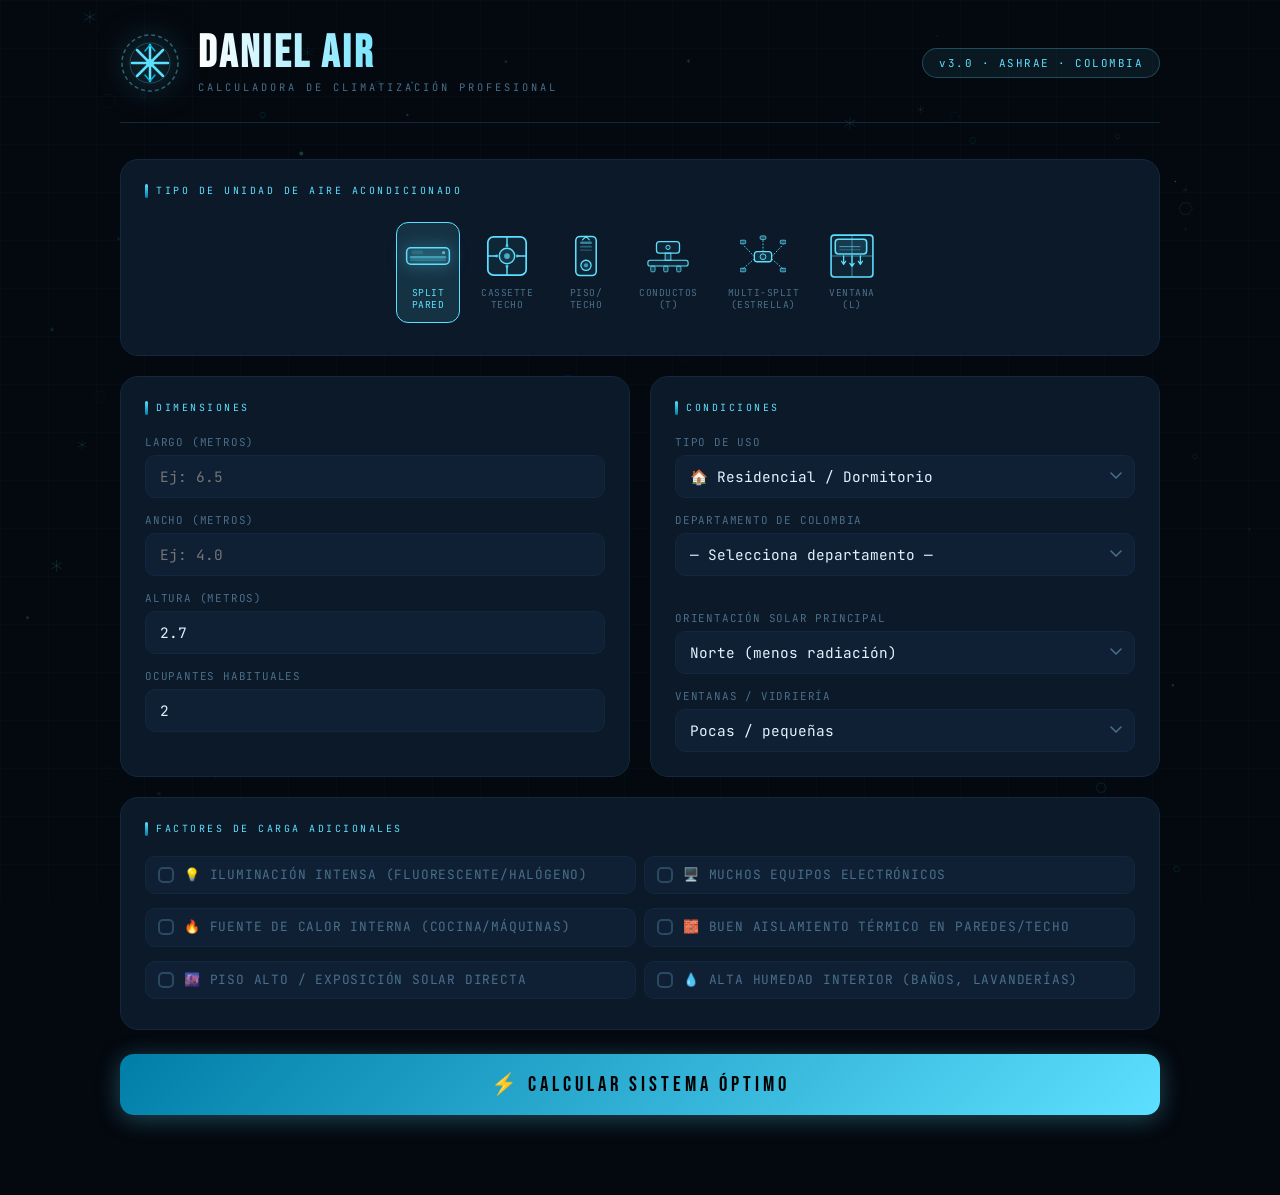
==== Index.html @ 7c13f002 "Create Index.html" ====
<!DOCTYPE html>
<html lang="es">
<head>
<meta charset="UTF-8">
<meta name="viewport" content="width=device-width, initial-scale=1.0, maximum-scale=1.0">
<title>Daniel Air — Calculadora de Climatización</title>
<link href="https://fonts.googleapis.com/css2?family=Bebas+Neue&family=Space+Grotesk:wght@300;400;500;600;700&family=JetBrains+Mono:wght@400;500;600&display=swap" rel="stylesheet">
<style>
:root {
  --bg: #04080f;
  --bg2: #07101c;
  --panel: #0b1929;
  --panel2: #0f2035;
  --border: #112840;
  --border2: #1a3a5c;
  --ice: #5de0ff;
  --ice2: #00b8d9;
  --ice3: #007ea8;
  --hot: #ff5722;
  --green: #00e676;
  --amber: #ffab00;
  --red: #ff1744;
  --text: #dff3ff;
  --muted: #4a6f8a;
  --muted2: #2a4a63;
}

*{box-sizing:border-box;margin:0;padding:0}

html{scroll-behavior:smooth}

body{
  font-family:'Space Grotesk',sans-serif;
  background:var(--bg);
  color:var(--text);
  min-height:100vh;
  overflow-x:hidden;
}

/* CANVAS PARTICLES */
#canvas-particles{
  position:fixed;
  top:0;left:0;
  width:100%;height:100%;
  pointer-events:none;
  z-index:0;
  opacity:0.55;
}

/* GRID BG */
body::before{
  content:'';
  position:fixed;
  inset:0;
  background-image:
    linear-gradient(rgba(93,224,255,0.025) 1px, transparent 1px),
    linear-gradient(90deg, rgba(93,224,255,0.025) 1px, transparent 1px);
  background-size:48px 48px;
  pointer-events:none;
  z-index:0;
}

.wrap{
  max-width:1080px;
  margin:0 auto;
  padding:0 20px 80px;
  position:relative;
  z-index:1;
}

/* ============ HEADER ============ */
header{
  padding:32px 0 28px;
  margin-bottom:36px;
  border-bottom:1px solid var(--border);
  display:flex;
  align-items:center;
  gap:20px;
  flex-wrap:wrap;
}

.brand{
  display:flex;
  align-items:center;
  gap:18px;
  flex:1;
  min-width:0;
}

.brand-logo{
  position:relative;
  width:60px;height:60px;
  flex-shrink:0;
}

.brand-logo svg{
  width:100%;height:100%;
  filter:drop-shadow(0 0 18px rgba(93,224,255,0.7));
}

.brand-text h1{
  font-family:'Bebas Neue',sans-serif;
  font-size:clamp(2rem,5vw,2.8rem);
  letter-spacing:3px;
  line-height:1;
  background:linear-gradient(90deg,#fff 0%,var(--ice) 60%,var(--ice3) 100%);
  -webkit-background-clip:text;
  -webkit-text-fill-color:transparent;
  background-clip:text;
}

.brand-text p{
  font-family:'JetBrains Mono',monospace;
  font-size:0.65rem;
  color:var(--muted);
  letter-spacing:3px;
  text-transform:uppercase;
  margin-top:3px;
}

.badge{
  background:rgba(93,224,255,0.08);
  border:1px solid rgba(93,224,255,0.25);
  color:var(--ice);
  padding:7px 16px;
  border-radius:24px;
  font-family:'JetBrains Mono',monospace;
  font-size:0.68rem;
  letter-spacing:1.5px;
  white-space:nowrap;
  margin-left:auto;
}

/* ============ AC TYPE DISPLAY ============ */
.ac-shape-display{
  background:var(--panel);
  border:1px solid var(--border);
  border-radius:20px;
  padding:28px;
  margin-bottom:24px;
  text-align:center;
}

.ac-shapes-row{
  display:flex;
  gap:12px;
  overflow-x:auto;
  padding:4px 0 8px;
  justify-content:center;
  flex-wrap:wrap;
}

.ac-shape-item{
  display:flex;
  flex-direction:column;
  align-items:center;
  gap:8px;
  cursor:pointer;
  padding:10px 8px;
  border-radius:12px;
  border:1px solid transparent;
  transition:all 0.25s;
  min-width:64px;
  flex-shrink:0;
}

.ac-shape-item:hover{
  background:rgba(93,224,255,0.06);
  border-color:rgba(93,224,255,0.25);
}

.ac-shape-item.active{
  background:rgba(93,224,255,0.12);
  border-color:var(--ice);
}

.ac-shape-item svg{
  width:46px;height:46px;
  transition:filter 0.25s;
}

.ac-shape-item.active svg{
  filter:drop-shadow(0 0 8px rgba(93,224,255,0.8));
}

.ac-shape-label{
  font-size:0.6rem;
  font-family:'JetBrains Mono',monospace;
  letter-spacing:0.5px;
  color:var(--muted);
  text-align:center;
  text-transform:uppercase;
  line-height:1.3;
}

.ac-shape-item.active .ac-shape-label{color:var(--ice);}

/* ============ FORM GRID ============ */
.form-grid{
  display:grid;
  grid-template-columns:1fr 1fr;
  gap:20px;
  margin-bottom:20px;
}

@media(max-width:640px){
  .form-grid{grid-template-columns:1fr;}
}

.card{
  background:var(--panel);
  border:1px solid var(--border);
  border-radius:18px;
  padding:24px;
  transition:border-color 0.3s;
}

.card:hover{border-color:var(--border2);}

.card.full{grid-column:1/-1;}

@media(max-width:640px){
  .card.full{grid-column:1;}
}

.card-title{
  font-family:'JetBrains Mono',monospace;
  font-size:0.62rem;
  letter-spacing:2.5px;
  text-transform:uppercase;
  color:var(--ice);
  margin-bottom:20px;
  display:flex;
  align-items:center;
  gap:8px;
}

.card-title::before{
  content:'';
  width:3px;height:14px;
  background:linear-gradient(180deg,var(--ice),var(--ice3));
  border-radius:2px;
  flex-shrink:0;
}

/* FIELDS */
.field{margin-bottom:15px;}
.field:last-child{margin-bottom:0;}

label{
  display:block;
  font-family:'JetBrains Mono',monospace;
  font-size:0.68rem;
  letter-spacing:0.8px;
  color:var(--muted);
  margin-bottom:6px;
  text-transform:uppercase;
}

input[type="number"],select{
  width:100%;
  background:var(--panel2);
  border:1px solid var(--border);
  color:var(--text);
  padding:11px 14px;
  border-radius:10px;
  font-family:'JetBrains Mono',monospace;
  font-size:0.9rem;
  outline:none;
  transition:border-color 0.2s,box-shadow 0.2s;
  -webkit-appearance:none;
  appearance:none;
}

input[type="number"]:focus,select:focus{
  border-color:var(--ice2);
  box-shadow:0 0 0 3px rgba(93,224,255,0.1);
}

select{
  background-image:url("data:image/svg+xml,%3Csvg xmlns='http://www.w3.org/2000/svg' width='12' height='8'%3E%3Cpath d='M1 1l5 5 5-5' stroke='%234a6f8a' stroke-width='1.5' fill='none' stroke-linecap='round'/%3E%3C/svg%3E");
  background-repeat:no-repeat;
  background-position:right 12px center;
  padding-right:34px;
  cursor:pointer;
}

/* TEMP SELECTOR */
.temp-hint{
  margin-top:6px;
  font-size:0.72rem;
  color:var(--ice);
  font-family:'JetBrains Mono',monospace;
  opacity:0;
  transition:opacity 0.3s;
  min-height:1.2em;
}

/* CHECKBOXES */
.check-grid{
  display:grid;
  grid-template-columns:1fr 1fr;
  gap:8px;
}

@media(max-width:400px){
  .check-grid{grid-template-columns:1fr;}
}

.check-item{
  display:flex;
  align-items:center;
  gap:10px;
  padding:10px 12px;
  background:var(--panel2);
  border:1px solid var(--border);
  border-radius:10px;
  cursor:pointer;
  transition:all 0.2s;
  font-size:0.8rem;
  user-select:none;
  line-height:1.3;
}

.check-item:hover{border-color:var(--border2);}

.check-item.on{
  background:rgba(93,224,255,0.07);
  border-color:rgba(93,224,255,0.35);
  color:var(--ice);
}

.check-item input{display:none;}

.ck{
  width:16px;height:16px;
  border:2px solid var(--muted2);
  border-radius:5px;
  flex-shrink:0;
  transition:all 0.2s;
  display:flex;align-items:center;justify-content:center;
  font-size:9px;font-weight:700;
  color:#000;
}

.check-item.on .ck{
  background:var(--ice);
  border-color:var(--ice);
}

.check-item.on .ck::after{content:'✓';}

/* BTN */
.btn-calc{
  width:100%;
  padding:18px 24px;
  background:linear-gradient(135deg,var(--ice3),var(--ice));
  color:#000;
  font-family:'Bebas Neue',sans-serif;
  font-size:1.3rem;
  letter-spacing:4px;
  border:none;
  border-radius:14px;
  cursor:pointer;
  transition:transform 0.15s,box-shadow 0.2s;
  box-shadow:0 4px 24px rgba(93,224,255,0.3);
  margin-top:4px;
  position:relative;
  overflow:hidden;
}

.btn-calc::before{
  content:'';
  position:absolute;
  top:-50%;left:-60%;
  width:40%;height:200%;
  background:rgba(255,255,255,0.25);
  transform:skewX(-20deg);
  transition:left 0.5s;
}

.btn-calc:hover::before{left:130%;}
.btn-calc:hover{transform:translateY(-2px);box-shadow:0 8px 36px rgba(93,224,255,0.45);}
.btn-calc:active{transform:translateY(0);}

/* ============ RESULTS ============ */
#results{
  display:none;
}

.results-anim{
  animation:riseUp 0.5s cubic-bezier(0.16,1,0.3,1) forwards;
}

@keyframes riseUp{
  from{opacity:0;transform:translateY(40px);}
  to{opacity:1;transform:translateY(0);}
}

.divider{
  height:1px;
  background:linear-gradient(90deg,transparent,var(--border2),transparent);
  margin:32px 0;
}

.section-label{
  font-family:'JetBrains Mono',monospace;
  font-size:0.62rem;
  letter-spacing:2.5px;
  text-transform:uppercase;
  color:var(--muted);
  margin-bottom:16px;
  display:flex;
  align-items:center;
  gap:10px;
}

.section-label::after{
  content:'';flex:1;
  height:1px;
  background:var(--border);
}

/* METRICS */
.metrics{
  display:grid;
  grid-template-columns:repeat(4,1fr);
  gap:14px;
  margin-bottom:20px;
}

@media(max-width:600px){
  .metrics{grid-template-columns:1fr 1fr;}
}

.met{
  background:var(--panel);
  border:1px solid var(--border);
  border-radius:14px;
  padding:18px 14px;
  text-align:center;
  position:relative;
  overflow:hidden;
}

.met::after{
  content:'';
  position:absolute;
  bottom:0;left:0;right:0;
  height:3px;
  border-radius:0 0 14px 14px;
}

.met.c-ice::after{background:var(--ice);box-shadow:0 0 10px var(--ice);}
.met.c-hot::after{background:var(--hot);box-shadow:0 0 10px var(--hot);}
.met.c-grn::after{background:var(--green);box-shadow:0 0 10px var(--green);}
.met.c-amb::after{background:var(--amber);box-shadow:0 0 10px var(--amber);}

.met-label{
  font-family:'JetBrains Mono',monospace;
  font-size:0.58rem;
  letter-spacing:1.5px;
  text-transform:uppercase;
  color:var(--muted);
  margin-bottom:8px;
}

.met-val{
  font-family:'Bebas Neue',sans-serif;
  font-size:2rem;
  letter-spacing:1px;
  line-height:1;
}

.met.c-ice .met-val{color:var(--ice);}
.met.c-hot .met-val{color:var(--hot);}
.met.c-grn .met-val{color:var(--green);}
.met.c-amb .met-val{color:var(--amber);}

.met-unit{
  font-family:'JetBrains Mono',monospace;
  font-size:0.68rem;
  color:var(--muted);
  margin-top:3px;
}

/* AC RESULT CARD */
.ac-result{
  background:linear-gradient(135deg,#071828,#0a1e32);
  border:1px solid rgba(93,224,255,0.2);
  border-radius:18px;
  padding:28px;
  margin-bottom:20px;
  display:flex;
  gap:28px;
  align-items:flex-start;
  flex-wrap:wrap;
  position:relative;
  overflow:hidden;
}

.ac-result::before{
  content:'';
  position:absolute;
  top:-60px;right:-60px;
  width:220px;height:220px;
  background:radial-gradient(circle,rgba(93,224,255,0.07) 0%,transparent 70%);
  pointer-events:none;
}

.ac-result-svg{
  flex-shrink:0;
  width:90px;
}

.ac-result-svg svg{
  width:90px;height:90px;
  filter:drop-shadow(0 0 16px rgba(93,224,255,0.6));
}

@media(max-width:480px){
  .ac-result-svg{width:60px;}
  .ac-result-svg svg{width:60px;height:60px;}
}

.ac-result-info{flex:1;min-width:0;}

.ac-result-name{
  font-family:'Bebas Neue',sans-serif;
  font-size:1.8rem;
  letter-spacing:2px;
  color:#fff;
  line-height:1;
  margin-bottom:4px;
}

.ac-result-sub{
  font-family:'JetBrains Mono',monospace;
  font-size:0.7rem;
  color:var(--muted);
  margin-bottom:16px;
  letter-spacing:0.5px;
}

.detail-grid{
  display:grid;
  grid-template-columns:1fr 1fr;
  gap:10px;
}

@media(max-width:480px){
  .detail-grid{grid-template-columns:1fr;}
}

.detail-item{
  padding:10px 12px;
  background:rgba(0,0,0,0.3);
  border-radius:10px;
  font-size:0.8rem;
  line-height:1.45;
}

.detail-item strong{
  display:block;
  font-family:'JetBrains Mono',monospace;
  font-size:0.62rem;
  letter-spacing:1px;
  color:var(--ice);
  margin-bottom:3px;
  text-transform:uppercase;
}

/* WORKER CARD */
.worker{
  border-radius:14px;
  padding:20px 22px;
  border:1px solid;
  margin-bottom:20px;
}

.worker.ok{background:rgba(0,230,118,0.04);border-color:rgba(0,230,118,0.2);}
.worker.warn{background:rgba(255,171,0,0.04);border-color:rgba(255,171,0,0.2);}
.worker.bad{background:rgba(255,23,68,0.04);border-color:rgba(255,23,68,0.2);}

.worker-head{
  display:flex;align-items:center;
  gap:12px;margin-bottom:10px;
}

.dot{
  width:12px;height:12px;
  border-radius:50%;flex-shrink:0;
}

.worker.ok .dot{background:var(--green);box-shadow:0 0 8px var(--green);}
.worker.warn .dot{background:var(--amber);box-shadow:0 0 8px var(--amber);}
.worker.bad .dot{background:var(--red);box-shadow:0 0 8px var(--red);}

.worker-ttl{font-size:0.95rem;font-weight:600;}
.worker.ok .worker-ttl{color:var(--green);}
.worker.warn .worker-ttl{color:var(--amber);}
.worker.bad .worker-ttl{color:var(--red);}

.worker-desc{font-size:0.82rem;color:var(--muted);line-height:1.65;}

/* NORMAS TABLE */
.tbl-wrap{overflow-x:auto;-webkit-overflow-scrolling:touch;}

table{
  width:100%;
  border-collapse:collapse;
  font-size:0.8rem;
  min-width:480px;
}

th{
  font-family:'JetBrains Mono',monospace;
  font-size:0.58rem;
  letter-spacing:1.5px;
  text-transform:uppercase;
  color:var(--muted);
  padding:10px 12px;
  border-bottom:1px solid var(--border);
  text-align:left;
  white-space:nowrap;
}

td{
  padding:10px 12px;
  border-bottom:1px solid rgba(17,40,64,0.6);
  vertical-align:middle;
}

tr:last-child td{border-bottom:none;}
tr:hover td{background:rgba(255,255,255,0.015);}

.pill{
  display:inline-block;
  padding:3px 9px;
  border-radius:20px;
  font-family:'JetBrains Mono',monospace;
  font-size:0.65rem;
}

.p-ice{background:rgba(93,224,255,0.12);color:var(--ice);}
.p-amb{background:rgba(255,171,0,0.12);color:var(--amber);}
.p-grn{background:rgba(0,230,118,0.12);color:var(--green);}

/* DISCLAIMER */
.disc{
  margin-top:8px;
  padding:14px 16px;
  background:rgba(255,171,0,0.05);
  border:1px solid rgba(255,171,0,0.15);
  border-radius:10px;
  font-family:'JetBrains Mono',monospace;
  font-size:0.72rem;
  color:rgba(255,171,0,0.75);
  line-height:1.6;
}

/* FLOATING ICE EFFECT */
.snowflakes{
  position:fixed;
  inset:0;
  pointer-events:none;
  z-index:0;
  overflow:hidden;
}

.sf{
  position:absolute;
  top:-20px;
  color:rgba(93,224,255,0.4);
  font-size:14px;
  animation:fall linear infinite;
  user-select:none;
}

@keyframes fall{
  0%{transform:translateY(0) rotate(0deg);opacity:0.6;}
  100%{transform:translateY(110vh) rotate(720deg);opacity:0;}
}

/* ============ MOBILE TWEAKS ============ */
@media(max-width:480px){
  .wrap{padding:0 14px 60px;}
  header{padding:22px 0 20px;gap:12px;}
  .brand-text h1{font-size:1.8rem;}
  .badge{font-size:0.6rem;padding:6px 12px;}
  .card{padding:18px;}
  .ac-result{padding:18px;gap:16px;}
  .metrics{gap:10px;}
  .met{padding:14px 10px;}
  .met-val{font-size:1.6rem;}
}
</style>
</head>
<body>

<!-- PARTICLES CANVAS -->
<canvas id="canvas-particles"></canvas>

<!-- SNOWFLAKES -->
<div class="snowflakes" id="snowflakes"></div>

<div class="wrap">

<!-- HEADER -->
<header>
  <div class="brand">
    <div class="brand-logo">
      <svg viewBox="0 0 60 60" fill="none" xmlns="http://www.w3.org/2000/svg">
        <circle cx="30" cy="30" r="28" stroke="#5de0ff" stroke-width="1.5" stroke-dasharray="4 3" opacity="0.4"/>
        <circle cx="30" cy="30" r="20" stroke="#5de0ff" stroke-width="1" opacity="0.25"/>
        <!-- Snowflake -->
        <line x1="30" y1="12" x2="30" y2="48" stroke="#5de0ff" stroke-width="2.5" stroke-linecap="round"/>
        <line x1="12" y1="30" x2="48" y2="30" stroke="#5de0ff" stroke-width="2.5" stroke-linecap="round"/>
        <line x1="17" y1="17" x2="43" y2="43" stroke="#5de0ff" stroke-width="2.5" stroke-linecap="round"/>
        <line x1="43" y1="17" x2="17" y2="43" stroke="#5de0ff" stroke-width="2.5" stroke-linecap="round"/>
        <!-- Arms -->
        <line x1="30" y1="12" x2="25" y2="18" stroke="#00b8d9" stroke-width="1.5" stroke-linecap="round"/>
        <line x1="30" y1="12" x2="35" y2="18" stroke="#00b8d9" stroke-width="1.5" stroke-linecap="round"/>
        <line x1="30" y1="48" x2="25" y2="42" stroke="#00b8d9" stroke-width="1.5" stroke-linecap="round"/>
        <line x1="30" y1="48" x2="35" y2="42" stroke="#00b8d9" stroke-width="1.5" stroke-linecap="round"/>
        <circle cx="30" cy="30" r="4" fill="#5de0ff" opacity="0.9"/>
      </svg>
    </div>
    <div class="brand-text">
      <h1>DANIEL AIR</h1>
      <p>Calculadora de Climatización Profesional</p>
    </div>
  </div>
  <div class="badge">v3.0 · ASHRAE · COLOMBIA</div>
</header>

<!-- AC SHAPE SELECTOR -->
<div class="card" style="margin-bottom:20px;">
  <div class="card-title">Tipo de unidad de aire acondicionado</div>
  <div class="ac-shapes-row" id="ac-type-selector">

    <!-- SPLIT PARED (rectángulo horizontal) -->
    <div class="ac-shape-item active" data-type="split_pared" onclick="selectAC(this)">
      <svg viewBox="0 0 56 32" fill="none" xmlns="http://www.w3.org/2000/svg">
        <rect x="2" y="6" width="52" height="20" rx="5" stroke="#5de0ff" stroke-width="1.8" fill="rgba(93,224,255,0.07)"/>
        <rect x="6" y="16" width="44" height="3" rx="1.5" fill="#5de0ff" opacity="0.5"/>
        <rect x="6" y="20" width="44" height="2" rx="1" fill="#5de0ff" opacity="0.25"/>
        <circle cx="47" cy="12" r="2" fill="#5de0ff" opacity="0.7"/>
        <line x1="10" y1="26" x2="46" y2="26" stroke="#5de0ff" stroke-width="0.8" opacity="0.3" stroke-dasharray="2 2"/>
        <rect x="8" y="9" width="14" height="5" rx="2" fill="#5de0ff" opacity="0.15"/>
      </svg>
      <span class="ac-shape-label">Split<br>Pared</span>
    </div>

    <!-- CASSETTE (cuadrado / rombo) -->
    <div class="ac-shape-item" data-type="cassette" onclick="selectAC(this)">
      <svg viewBox="0 0 48 48" fill="none" xmlns="http://www.w3.org/2000/svg">
        <rect x="4" y="4" width="40" height="40" rx="6" stroke="#5de0ff" stroke-width="1.8" fill="rgba(93,224,255,0.06)"/>
        <!-- 4 vías -->
        <path d="M24 4 L24 14" stroke="#5de0ff" stroke-width="1.5" stroke-linecap="round"/>
        <path d="M24 34 L24 44" stroke="#5de0ff" stroke-width="1.5" stroke-linecap="round"/>
        <path d="M4 24 L14 24" stroke="#5de0ff" stroke-width="1.5" stroke-linecap="round"/>
        <path d="M34 24 L44 24" stroke="#5de0ff" stroke-width="1.5" stroke-linecap="round"/>
        <circle cx="24" cy="24" r="8" stroke="#5de0ff" stroke-width="1.5" fill="rgba(93,224,255,0.1)"/>
        <circle cx="24" cy="24" r="3" fill="#5de0ff" opacity="0.7"/>
        <!-- flechas 4 vías -->
        <path d="M24 10 L22 14 L26 14Z" fill="#5de0ff" opacity="0.6"/>
        <path d="M24 38 L22 34 L26 34Z" fill="#5de0ff" opacity="0.6"/>
        <path d="M10 24 L14 22 L14 26Z" fill="#5de0ff" opacity="0.6"/>
        <path d="M38 24 L34 22 L34 26Z" fill="#5de0ff" opacity="0.6"/>
      </svg>
      <span class="ac-shape-label">Cassette<br>Techo</span>
    </div>

    <!-- PISO/TECHO (L shape tall) -->
    <div class="ac-shape-item" data-type="split_piso_techo" onclick="selectAC(this)">
      <svg viewBox="0 0 32 54" fill="none" xmlns="http://www.w3.org/2000/svg">
        <rect x="4" y="4" width="24" height="46" rx="5" stroke="#5de0ff" stroke-width="1.8" fill="rgba(93,224,255,0.06)"/>
        <rect x="9" y="10" width="14" height="3" rx="1.5" fill="#5de0ff" opacity="0.5"/>
        <rect x="9" y="15" width="14" height="2" rx="1" fill="#5de0ff" opacity="0.35"/>
        <rect x="9" y="19" width="14" height="2" rx="1" fill="#5de0ff" opacity="0.2"/>
        <circle cx="16" cy="38" r="6" stroke="#5de0ff" stroke-width="1.5" fill="rgba(93,224,255,0.08)"/>
        <circle cx="16" cy="38" r="2.5" fill="#5de0ff" opacity="0.6"/>
        <path d="M12 8 L16 4 L20 8" stroke="#5de0ff" stroke-width="1.3" fill="none" stroke-linecap="round"/>
      </svg>
      <span class="ac-shape-label">Piso/<br>Techo</span>
    </div>

    <!-- CONDUCTOS (T shape) -->
    <div class="ac-shape-item" data-type="conductos" onclick="selectAC(this)">
      <svg viewBox="0 0 64 48" fill="none" xmlns="http://www.w3.org/2000/svg">
        <!-- Main unit -->
        <rect x="16" y="4" width="32" height="16" rx="4" stroke="#5de0ff" stroke-width="1.8" fill="rgba(93,224,255,0.06)"/>
        <!-- trunk -->
        <rect x="28" y="20" width="8" height="10" fill="rgba(93,224,255,0.15)" stroke="#5de0ff" stroke-width="1.3"/>
        <!-- T horizontal -->
        <rect x="4" y="30" width="56" height="8" rx="3" stroke="#5de0ff" stroke-width="1.5" fill="rgba(93,224,255,0.06)"/>
        <!-- salidas -->
        <rect x="8" y="38" width="6" height="8" rx="1.5" fill="rgba(93,224,255,0.2)" stroke="#5de0ff" stroke-width="1"/>
        <rect x="26" y="38" width="6" height="8" rx="1.5" fill="rgba(93,224,255,0.2)" stroke="#5de0ff" stroke-width="1"/>
        <rect x="44" y="38" width="6" height="8" rx="1.5" fill="rgba(93,224,255,0.2)" stroke="#5de0ff" stroke-width="1"/>
        <circle cx="32" cy="12" r="3" stroke="#5de0ff" stroke-width="1.3" fill="rgba(93,224,255,0.1)"/>
      </svg>
      <span class="ac-shape-label">Conductos<br>(T)</span>
    </div>

    <!-- MULTISPLIT (estrella / varios) -->
    <div class="ac-shape-item" data-type="multisplit" onclick="selectAC(this)">
      <svg viewBox="0 0 64 56" fill="none" xmlns="http://www.w3.org/2000/svg">
        <!-- Central exterior -->
        <rect x="20" y="22" width="24" height="14" rx="4" stroke="#5de0ff" stroke-width="1.8" fill="rgba(93,224,255,0.1)"/>
        <circle cx="32" cy="29" r="4" stroke="#5de0ff" stroke-width="1.3" fill="rgba(93,224,255,0.08)"/>
        <!-- líneas distribución -->
        <line x1="20" y1="29" x2="4" y2="12" stroke="#5de0ff" stroke-width="1.2" stroke-dasharray="2.5 2"/>
        <line x1="32" y1="22" x2="32" y2="4" stroke="#5de0ff" stroke-width="1.2" stroke-dasharray="2.5 2"/>
        <line x1="44" y1="29" x2="60" y2="12" stroke="#5de0ff" stroke-width="1.2" stroke-dasharray="2.5 2"/>
        <line x1="20" y1="32" x2="4" y2="46" stroke="#5de0ff" stroke-width="1.2" stroke-dasharray="2.5 2"/>
        <line x1="44" y1="32" x2="60" y2="46" stroke="#5de0ff" stroke-width="1.2" stroke-dasharray="2.5 2"/>
        <!-- mini interiores -->
        <rect x="0" y="6" width="8" height="5" rx="1.5" fill="rgba(93,224,255,0.3)" stroke="#5de0ff" stroke-width="1"/>
        <rect x="28" y="0" width="8" height="5" rx="1.5" fill="rgba(93,224,255,0.3)" stroke="#5de0ff" stroke-width="1"/>
        <rect x="56" y="6" width="8" height="5" rx="1.5" fill="rgba(93,224,255,0.3)" stroke="#5de0ff" stroke-width="1"/>
        <rect x="0" y="45" width="8" height="5" rx="1.5" fill="rgba(93,224,255,0.3)" stroke="#5de0ff" stroke-width="1"/>
        <rect x="56" y="45" width="8" height="5" rx="1.5" fill="rgba(93,224,255,0.3)" stroke="#5de0ff" stroke-width="1"/>
      </svg>
      <span class="ac-shape-label">Multi-Split<br>(Estrella)</span>
    </div>

    <!-- VENTANA (L cuadrada) -->
    <div class="ac-shape-item" data-type="ventana" onclick="selectAC(this)">
      <svg viewBox="0 0 44 44" fill="none" xmlns="http://www.w3.org/2000/svg">
        <!-- Marco ventana -->
        <rect x="2" y="2" width="40" height="40" rx="3" stroke="#5de0ff" stroke-width="1.5" fill="rgba(93,224,255,0.05)"/>
        <!-- Cruz ventana -->
        <line x1="22" y1="2" x2="22" y2="42" stroke="#5de0ff" stroke-width="1" opacity="0.5"/>
        <line x1="2" y1="22" x2="42" y2="22" stroke="#5de0ff" stroke-width="1" opacity="0.5"/>
        <!-- Unidad AC -->
        <rect x="6" y="6" width="30" height="14" rx="3" stroke="#5de0ff" stroke-width="1.5" fill="rgba(93,224,255,0.12)"/>
        <!-- rejillas -->
        <line x1="10" y1="13" x2="30" y2="13" stroke="#5de0ff" stroke-width="1" opacity="0.6"/>
        <line x1="10" y1="16" x2="30" y2="16" stroke="#5de0ff" stroke-width="0.8" opacity="0.35"/>
        <!-- flechas frío abajo -->
        <path d="M14 22 L14 30 M14 30 L12 27 M14 30 L16 27" stroke="#5de0ff" stroke-width="1.2" stroke-linecap="round"/>
        <path d="M22 22 L22 32 M22 32 L20 29 M22 32 L24 29" stroke="#5de0ff" stroke-width="1.2" stroke-linecap="round"/>
        <path d="M30 22 L30 30 M30 30 L28 27 M30 30 L32 27" stroke="#5de0ff" stroke-width="1.2" stroke-linecap="round"/>
      </svg>
      <span class="ac-shape-label">Ventana<br>(L)</span>
    </div>

  </div>
</div>

<!-- FORM -->
<div class="form-grid">

  <!-- DIMENSIONES -->
  <div class="card">
    <div class="card-title">Dimensiones</div>
    <div class="field">
      <label>Largo (metros)</label>
      <input type="number" id="largo" placeholder="Ej: 6.5" min="1" max="200" step="0.1">
    </div>
    <div class="field">
      <label>Ancho (metros)</label>
      <input type="number" id="ancho" placeholder="Ej: 4.0" min="1" max="200" step="0.1">
    </div>
    <div class="field">
      <label>Altura (metros)</label>
      <input type="number" id="altura" placeholder="Ej: 2.7" min="1.8" max="12" step="0.1" value="2.7">
    </div>
    <div class="field">
      <label>Ocupantes habituales</label>
      <input type="number" id="personas" placeholder="Ej: 4" min="1" max="500" step="1" value="2">
    </div>
  </div>

  <!-- AMBIENTE -->
  <div class="card">
    <div class="card-title">Condiciones</div>

    <div class="field">
      <label>Tipo de uso</label>
      <select id="uso">
        <option value="residencial">🏠 Residencial / Dormitorio</option>
        <option value="oficina">💼 Oficina / Trabajo</option>
        <option value="comercial">🏪 Local Comercial</option>
        <option value="servidores">🖥️ Sala de Servidores</option>
        <option value="gym">🏋️ Gimnasio / Alta actividad</option>
        <option value="restaurante">🍽️ Restaurante / Cocina</option>
      </select>
    </div>

    <div class="field">
      <label>Departamento de Colombia</label>
      <select id="depto" onchange="updateTempHint()">
        <option value="">— Selecciona departamento —</option>
        <option value="amazonas">Amazonas (28–33°C)</option>
        <option value="antioquia">Antioquia (18–28°C)</option>
        <option value="arauca">Arauca (28–35°C)</option>
        <option value="atlantico">Atlántico (28–34°C)</option>
        <option value="bolivar">Bolívar (28–35°C)</option>
        <option value="boyaca">Boyacá (8–18°C)</option>
        <option value="caldas">Caldas (14–24°C)</option>
        <option value="caqueta">Caquetá (26–32°C)</option>
        <option value="casanare">Casanare (28–35°C)</option>
        <option value="cauca">Cauca (14–24°C)</option>
        <option value="cesar">Cesar (28–36°C)</option>
        <option value="choco">Chocó (26–33°C)</option>
        <option value="cordoba">Córdoba (28–36°C)</option>
        <option value="cundinamarca">Cundinamarca (8–22°C)</option>
        <option value="guainia">Guainía (27–34°C)</option>
        <option value="guaviare">Guaviare (26–32°C)</option>
        <option value="huila">Huila (20–32°C)</option>
        <option value="laguajira">La Guajira (30–40°C)</option>
        <option value="magdalena">Magdalena (28–35°C)</option>
        <option value="meta">Meta (26–34°C)</option>
        <option value="narino">Nariño (10–22°C)</option>
        <option value="nortedesantander">Norte de Santander (22–32°C)</option>
        <option value="putumayo">Putumayo (20–30°C)</option>
        <option value="quindio">Quindío (16–26°C)</option>
        <option value="risaralda">Risaralda (14–26°C)</option>
        <option value="sanandrés">San Andrés y Providencia (28–32°C)</option>
        <option value="santander">Santander (18–32°C)</option>
        <option value="sucre">Sucre (28–36°C)</option>
        <option value="tolima">Tolima (20–36°C)</option>
        <option value="valledecauca">Valle del Cauca (18–30°C)</option>
        <option value="vaupes">Vaupés (27–33°C)</option>
        <option value="vichada">Vichada (28–36°C)</option>
        <option value="bogota">Bogotá D.C. (6–18°C)</option>
        <option value="barranquilla">Barranquilla (28–36°C)</option>
        <option value="cartagena">Cartagena (28–35°C)</option>
        <option value="medellin">Medellín (17–28°C)</option>
        <option value="cali">Cali (18–28°C)</option>
        <option value="bucaramanga">Bucaramanga (18–28°C)</option>
        <option value="cucuta">Cúcuta (24–38°C)</option>
        <option value="manizales">Manizales (13–22°C)</option>
        <option value="villavicencio">Villavicencio (26–34°C)</option>
        <option value="monteria">Montería (27–36°C)</option>
        <option value="pasto">Pasto (8–18°C)</option>
        <option value="neiva">Neiva (24–36°C)</option>
        <option value="ibague">Ibagué (20–32°C)</option>
        <option value="pereira">Pereira (16–26°C)</option>
        <option value="soledad">Soledad / Sabanalarga (28–34°C)</option>
        <option value="sincelejo">Sincelejo (28–35°C)</option>
        <option value="valledupar">Valledupar (28–38°C)</option>
        <option value="riohacha">Riohacha (30–40°C)</option>
        <option value="florencia">Florencia (25–32°C)</option>
        <option value="quibdo">Quibdó (26–33°C)</option>
        <option value="popayan">Popayán (14–22°C)</option>
        <option value="armenia">Armenia (16–26°C)</option>
        <option value="tunja">Tunja (6–16°C)</option>
        <option value="yopal">Yopal (27–34°C)</option>
        <option value="arauca_city">Arauca ciudad (27–35°C)</option>
        <option value="mocoa">Mocoa (20–30°C)</option>
        <option value="mitu">Mitú (26–33°C)</option>
        <option value="puerto_inirida">Puerto Inírida (27–34°C)</option>
        <option value="san_jose_guaviare">San José del Guaviare (25–32°C)</option>
        <option value="puerto_carreno">Puerto Carreño (28–36°C)</option>
      </select>
      <div class="temp-hint" id="temp-hint"></div>
    </div>

    <div class="field">
      <label>Orientación solar principal</label>
      <select id="orientacion">
        <option value="norte">Norte (menos radiación)</option>
        <option value="sur">Sur (moderada)</option>
        <option value="este">Este (mañana)</option>
        <option value="oeste">Oeste (tarde — más carga)</option>
      </select>
    </div>

    <div class="field">
      <label>Ventanas / vidriería</label>
      <select id="ventanas">
        <option value="poca">Pocas / pequeñas</option>
        <option value="media">Moderadas</option>
        <option value="mucha">Muchas / piso a techo</option>
      </select>
    </div>
  </div>

  <!-- FACTORES EXTRA -->
  <div class="card full">
    <div class="card-title">Factores de carga adicionales</div>
    <div class="check-grid">
      <label class="check-item" onclick="toggle(this)">
        <input type="checkbox" id="f_ilum">
        <div class="ck"></div>
        💡 Iluminación intensa (fluorescente/halógeno)
      </label>
      <label class="check-item" onclick="toggle(this)">
        <input type="checkbox" id="f_equip">
        <div class="ck"></div>
        🖥️ Muchos equipos electrónicos
      </label>
      <label class="check-item" onclick="toggle(this)">
        <input type="checkbox" id="f_coc">
        <div class="ck"></div>
        🔥 Fuente de calor interna (cocina/máquinas)
      </label>
      <label class="check-item" onclick="toggle(this)">
        <input type="checkbox" id="f_aisl">
        <div class="ck"></div>
        🧱 Buen aislamiento térmico en paredes/techo
      </label>
      <label class="check-item" onclick="toggle(this)">
        <input type="checkbox" id="f_alto">
        <div class="ck"></div>
        🌆 Piso alto / exposición solar directa
      </label>
      <label class="check-item" onclick="toggle(this)">
        <input type="checkbox" id="f_hum">
        <div class="ck"></div>
        💧 Alta humedad interior (baños, lavanderías)
      </label>
    </div>
  </div>

</div>

<button class="btn-calc" onclick="calcular()">⚡ CALCULAR SISTEMA ÓPTIMO</button>

<!-- RESULTS -->
<div id="results">
  <div class="divider"></div>
  <div class="section-label">Resultados del análisis</div>

  <div class="metrics" id="metrics">
    <div class="met c-ice">
      <div class="met-label">Área total</div>
      <div class="met-val" id="r-area">—</div>
      <div class="met-unit">m²</div>
    </div>
    <div class="met c-hot">
      <div class="met-label">Carga térmica</div>
      <div class="met-val" id="r-btu">—</div>
      <div class="met-unit">BTU/h</div>
    </div>
    <div class="met c-grn">
      <div class="met-label">Capacidad</div>
      <div class="met-val" id="r-tr">—</div>
      <div class="met-unit">Ton. ref.</div>
    </div>
    <div class="met c-amb">
      <div class="met-label">Temp. objetivo</div>
      <div class="met-val" id="r-temp">—</div>
      <div class="met-unit">°C recomendado</div>
    </div>
  </div>

  <!-- AC RESULT -->
  <div class="ac-result" id="ac-result">
    <div class="ac-result-svg" id="ac-result-svg"></div>
    <div class="ac-result-info">
      <div class="ac-result-name" id="ac-nombre">—</div>
      <div class="ac-result-sub" id="ac-sub">—</div>
      <div class="detail-grid" id="ac-details"></div>
    </div>
  </div>

  <!-- TRABAJADORES -->
  <div class="section-label">Aptitud para trabajadores — ASHRAE 55 / ISO 7730</div>
  <div id="worker-result"></div>

  <!-- TABLA -->
  <div class="card">
    <div class="card-title">Referencia de temperaturas por norma</div>
    <div class="tbl-wrap">
      <table>
        <thead>
          <tr>
            <th>Tipo de actividad</th>
            <th>Verano</th>
            <th>Invierno</th>
            <th>Humedad</th>
            <th>Norma</th>
          </tr>
        </thead>
        <tbody>
          <tr><td>Oficina / sedentario</td><td><span class="pill p-ice">23–26°C</span></td><td><span class="pill p-ice">20–23°C</span></td><td>40–60%</td><td><span class="pill p-grn">ASHRAE 55</span></td></tr>
          <tr><td>Trabajo ligero de pie</td><td><span class="pill p-ice">22–25°C</span></td><td><span class="pill p-ice">19–22°C</span></td><td>40–60%</td><td><span class="pill p-grn">ISO 7730</span></td></tr>
          <tr><td>Trabajo físico moderado</td><td><span class="pill p-amb">18–22°C</span></td><td><span class="pill p-amb">16–20°C</span></td><td>35–60%</td><td><span class="pill p-grn">ISO 7730</span></td></tr>
          <tr><td>Sala de servidores</td><td><span class="pill p-ice">18–27°C</span></td><td><span class="pill p-ice">18–27°C</span></td><td>40–55%</td><td><span class="pill p-grn">ASHRAE A2</span></td></tr>
          <tr><td>Dormitorio / descanso</td><td><span class="pill p-ice">24–26°C</span></td><td><span class="pill p-ice">20–22°C</span></td><td>40–60%</td><td><span class="pill p-amb">Recomendado</span></td></tr>
        </tbody>
      </table>
    </div>
  </div>

  <div class="disc">⚠️ AVISO PROFESIONAL: Este cálculo es una estimación basada en el método simplificado de carga térmica. Para proyectos críticos se recomienda el cálculo detallado ASHRAE Handbook of Fundamentals (Manual J), considerando transmitancia térmica de materiales (U-value) y cargas de infiltración reales. Las temperaturas de Colombia son rangos típicos por altitud y región.</div>
</div>

</div><!-- end wrap -->

<script>
// ============ PARTICLES ============
(function(){
  const canvas=document.getElementById('canvas-particles');
  const ctx=canvas.getContext('2d');
  let W,H,particles=[];

  function resize(){
    W=canvas.width=window.innerWidth;
    H=canvas.height=window.innerHeight;
  }
  window.addEventListener('resize',resize);
  resize();

  function Particle(){
    this.reset=function(){
      this.x=Math.random()*W;
      this.y=Math.random()*H;
      this.vx=(Math.random()-0.5)*0.35;
      this.vy=(Math.random()-0.5)*0.35;
      this.r=Math.random()*1.8+0.4;
      this.alpha=Math.random()*0.5+0.15;
      this.type=Math.floor(Math.random()*3);// 0=dot,1=star,2=hex
    };
    this.reset();
  }

  for(let i=0;i<110;i++) particles.push(new Particle());

  function drawStar(x,y,r,alpha){
    ctx.save();
    ctx.globalAlpha=alpha;
    ctx.strokeStyle='#5de0ff';
    ctx.lineWidth=0.8;
    ctx.translate(x,y);
    for(let a=0;a<6;a++){
      ctx.rotate(Math.PI/3);
      ctx.beginPath();
      ctx.moveTo(0,0);
      ctx.lineTo(0,r*2.5);
      ctx.stroke();
    }
    ctx.restore();
  }

  function drawHex(x,y,r,alpha){
    ctx.save();
    ctx.globalAlpha=alpha*0.6;
    ctx.strokeStyle='#00b8d9';
    ctx.lineWidth=0.7;
    ctx.beginPath();
    for(let i=0;i<6;i++){
      const a=i*Math.PI/3;
      i===0?ctx.moveTo(x+r*Math.cos(a),y+r*Math.sin(a)):ctx.lineTo(x+r*Math.cos(a),y+r*Math.sin(a));
    }
    ctx.closePath();
    ctx.stroke();
    ctx.restore();
  }

  function loop(){
    ctx.clearRect(0,0,W,H);

    // connections
    ctx.strokeStyle='rgba(93,224,255,0.04)';
    ctx.lineWidth=0.6;
    for(let i=0;i<particles.length;i++){
      for(let j=i+1;j<particles.length;j++){
        const dx=particles[i].x-particles[j].x;
        const dy=particles[i].y-particles[j].y;
        const dist=Math.sqrt(dx*dx+dy*dy);
        if(dist<110){
          ctx.globalAlpha=(1-dist/110)*0.12;
          ctx.beginPath();
          ctx.moveTo(particles[i].x,particles[i].y);
          ctx.lineTo(particles[j].x,particles[j].y);
          ctx.stroke();
        }
      }
    }
    ctx.globalAlpha=1;

    particles.forEach(p=>{
      p.x+=p.vx; p.y+=p.vy;
      if(p.x<-20||p.x>W+20||p.y<-20||p.y>H+20) p.reset();

      if(p.type===0){
        ctx.beginPath();
        ctx.arc(p.x,p.y,p.r,0,Math.PI*2);
        ctx.fillStyle=`rgba(93,224,255,${p.alpha})`;
        ctx.fill();
      } else if(p.type===1){
        drawStar(p.x,p.y,p.r*1.2,p.alpha*0.5);
      } else {
        drawHex(p.x,p.y,p.r*3.5,p.alpha);
      }
    });
    requestAnimationFrame(loop);
  }
  loop();
})();

// ============ SNOWFLAKES ============
(function(){
  const cont=document.getElementById('snowflakes');
  const chars=['❄','❅','❆','✦','·'];
  for(let i=0;i<22;i++){
    const el=document.createElement('div');
    el.className='sf';
    el.textContent=chars[Math.floor(Math.random()*chars.length)];
    el.style.left=Math.random()*100+'%';
    el.style.fontSize=(Math.random()*10+8)+'px';
    el.style.animationDuration=(Math.random()*12+8)+'s';
    el.style.animationDelay=(Math.random()*10)+'s';
    el.style.opacity=Math.random()*0.4+0.1;
    cont.appendChild(el);
  }
})();

// ============ AC TYPE DATA ============
const AC_DATA = {
  split_pared:{
    nombre:"Split de Pared Inverter",
    sub:"Sistema eficiente para espacios medianos",
    svgId:"split_pared",
    detalles:[
      {label:"EFICIENCIA",texto:"Alta eficiencia energética (EER 12+). Compresores Inverter reducen consumo hasta 40% vs. convencional."},
      {label:"RUIDO",texto:"Muy silencioso (18–30 dB interior). Ideal para dormitorios, oficinas y salas de reunión."},
      {label:"CONTROL",texto:"Control preciso de temperatura (±0.5°C). Modo calefacción disponible como bomba de calor."},
      {label:"INSTALACIÓN",texto:"Requiere unidad exterior + interior. Distancia máx. 15 m entre unidades."}
    ]
  },
  cassette:{
    nombre:"Cassette de Techo",
    sub:"4 vías de distribución — ideal para oficinas abiertas",
    svgId:"cassette",
    detalles:[
      {label:"DISTRIBUCIÓN",texto:"Descarga de aire en 4 direcciones simultáneas. Cobertura 360° para plantas abiertas."},
      {label:"APLICACIÓN",texto:"Oficinas, salones de eventos, restaurantes y centros comerciales."},
      {label:"ESTÉTICA",texto:"Instalación embutida en techo falso. Solo visible la rejilla frontal discreta."},
      {label:"REQUIERE",texto:"Techo falso de al menos 30–40 cm. Acceso para mantenimiento desde el plenum."}
    ]
  },
  split_piso_techo:{
    nombre:"Split Piso/Techo",
    sub:"Distribución uniforme para espacios amplios",
    svgId:"split_piso_techo",
    detalles:[
      {label:"DISTRIBUCIÓN",texto:"Flujo de aire horizontal desde el piso o techo, cobertura uniforme en toda la habitación."},
      {label:"APLICACIÓN",texto:"Locales comerciales, salas de conferencias y espacios con techos bajos o sin techo falso."},
      {label:"POTENCIA",texto:"Disponible desde 18.000 hasta 60.000 BTU/h. Compatible con tecnología Inverter."},
      {label:"INSTALACIÓN",texto:"Flexible: instalable a nivel del piso o suspendido del techo según la arquitectura."}
    ]
  },
  conductos:{
    nombre:"Sistema por Conductos (Ducted)",
    sub:"Climatización centralizada invisible — máximo confort",
    svgId:"conductos",
    detalles:[
      {label:"VENTAJA",texto:"Unidad completamente oculta. Distribución por rejillas integradas en arquitectura. Aspecto premium."},
      {label:"APLICACIÓN",texto:"Hoteles, edificios de oficinas, viviendas de alto nivel. Permite climatización multizona."},
      {label:"EFICIENCIA",texto:"Alta eficiencia con control de zona. Posibilidad de integrar recuperación de calor."},
      {label:"INVERSIÓN",texto:"Mayor costo inicial e instalación compleja. Requiere diseño previo de red de conductos."}
    ]
  },
  multisplit:{
    nombre:"Multi-Split (1 ext / varias int.)",
    sub:"Múltiples zonas con una sola unidad exterior",
    svgId:"multisplit",
    detalles:[
      {label:"FLEXIBILIDAD",texto:"1 unidad exterior conecta hasta 5 interiores. Cada zona con control independiente."},
      {label:"AHORRO",texto:"Reduce instalaciones exteriores en edificios. Menor impacto visual en fachada."},
      {label:"CONTROL",texto:"Cada zona puede funcionar independientemente en frío o calor (modelos VRF/VRV)."},
      {label:"DISEÑO",texto:"Requiere cálculo preciso del sistema de refrigerante para evitar desbalances."}
    ]
  },
  ventana:{
    nombre:"Aire Acondicionado de Ventana",
    sub:"Solución económica para espacios pequeños",
    svgId:"ventana",
    detalles:[
      {label:"ECONÓMICO",texto:"Menor costo de adquisición e instalación. Fácil de instalar en ventanas o paredes."},
      {label:"LIMITACIÓN",texto:"Mayor nivel de ruido (45–55 dB). No recomendado para dormitorios o trabajo silencioso."},
      {label:"EFICIENCIA",texto:"Menor eficiencia comparado con split Inverter. Mayor consumo por BTU producido."},
      {label:"INSTALACIÓN",texto:"Requiere apertura en muro o ventana. Unidad autónoma, sin tubería de refrigerante."}
    ]
  }
};

// SVG shapes for result card
const AC_SVGS = {
  split_pared:`<svg viewBox="0 0 120 68" fill="none" xmlns="http://www.w3.org/2000/svg">
    <rect x="4" y="12" width="112" height="44" rx="10" stroke="#5de0ff" stroke-width="2.5" fill="rgba(93,224,255,0.08)"/>
    <rect x="12" y="32" width="96" height="6" rx="3" fill="#5de0ff" opacity="0.5"/>
    <rect x="12" y="40" width="96" height="4" rx="2" fill="#5de0ff" opacity="0.25"/>
    <rect x="14" y="16" width="28" height="12" rx="4" fill="rgba(93,224,255,0.15)"/>
    <circle cx="100" cy="23" r="5" stroke="#5de0ff" stroke-width="1.5" fill="rgba(93,224,255,0.1)"/>
    <circle cx="100" cy="23" r="2" fill="#5de0ff" opacity="0.7"/>
    <line x1="18" y1="56" x2="102" y2="56" stroke="#5de0ff" stroke-width="1" opacity="0.25" stroke-dasharray="3 3"/>
    <path d="M30 56 L28 64 M30 56 L32 64" stroke="#5de0ff" stroke-width="1.2" stroke-linecap="round" opacity="0.5"/>
    <path d="M60 56 L58 64 M60 56 L62 64" stroke="#5de0ff" stroke-width="1.2" stroke-linecap="round" opacity="0.5"/>
    <path d="M90 56 L88 64 M90 56 L92 64" stroke="#5de0ff" stroke-width="1.2" stroke-linecap="round" opacity="0.5"/>
  </svg>`,

  cassette:`<svg viewBox="0 0 88 88" fill="none" xmlns="http://www.w3.org/2000/svg">
    <rect x="4" y="4" width="80" height="80" rx="10" stroke="#5de0ff" stroke-width="2.5" fill="rgba(93,224,255,0.07)"/>
    <path d="M44 4 L44 26" stroke="#5de0ff" stroke-width="2" stroke-linecap="round"/>
    <path d="M44 62 L44 84" stroke="#5de0ff" stroke-width="2" stroke-linecap="round"/>
    <path d="M4 44 L26 44" stroke="#5de0ff" stroke-width="2" stroke-linecap="round"/>
    <path d="M62 44 L84 44" stroke="#5de0ff" stroke-width="2" stroke-linecap="round"/>
    <circle cx="44" cy="44" r="16" stroke="#5de0ff" stroke-width="2" fill="rgba(93,224,255,0.1)"/>
    <circle cx="44" cy="44" r="6" fill="#5de0ff" opacity="0.6"/>
    <path d="M44 18 L40 26 L48 26Z" fill="#5de0ff" opacity="0.7"/>
    <path d="M44 70 L40 62 L48 62Z" fill="#5de0ff" opacity="0.7"/>
    <path d="M18 44 L26 40 L26 48Z" fill="#5de0ff" opacity="0.7"/>
    <path d="M70 44 L62 40 L62 48Z" fill="#5de0ff" opacity="0.7"/>
  </svg>`,

  split_piso_techo:`<svg viewBox="0 0 60 100" fill="none" xmlns="http://www.w3.org/2000/svg">
    <rect x="6" y="6" width="48" height="88" rx="10" stroke="#5de0ff" stroke-width="2.5" fill="rgba(93,224,255,0.07)"/>
    <rect x="14" y="18" width="32" height="6" rx="3" fill="#5de0ff" opacity="0.5"/>
    <rect x="14" y="27" width="32" height="4" rx="2" fill="#5de0ff" opacity="0.35"/>
    <rect x="14" y="33" width="32" height="4" rx="2" fill="#5de0ff" opacity="0.2"/>
    <circle cx="30" cy="68" r="14" stroke="#5de0ff" stroke-width="2" fill="rgba(93,224,255,0.08)"/>
    <circle cx="30" cy="68" r="5" fill="#5de0ff" opacity="0.6"/>
    <path d="M22 14 L30 6 L38 14" stroke="#5de0ff" stroke-width="2" fill="none" stroke-linecap="round"/>
  </svg>`,

  conductos:`<svg viewBox="0 0 120 90" fill="none" xmlns="http://www.w3.org/2000/svg">
    <rect x="30" y="4" width="60" height="28" rx="7" stroke="#5de0ff" stroke-width="2.5" fill="rgba(93,224,255,0.08)"/>
    <circle cx="60" cy="18" r="7" stroke="#5de0ff" stroke-width="1.8" fill="rgba(93,224,255,0.1)"/>
    <circle cx="60" cy="18" r="3" fill="#5de0ff" opacity="0.6"/>
    <rect x="52" y="32" width="16" height="18" fill="rgba(93,224,255,0.15)" stroke="#5de0ff" stroke-width="1.5"/>
    <rect x="6" y="50" width="108" height="14" rx="5" stroke="#5de0ff" stroke-width="2" fill="rgba(93,224,255,0.07)"/>
    <rect x="10" y="64" width="12" height="14" rx="3" fill="rgba(93,224,255,0.25)" stroke="#5de0ff" stroke-width="1.5"/>
    <rect x="54" y="64" width="12" height="14" rx="3" fill="rgba(93,224,255,0.25)" stroke="#5de0ff" stroke-width="1.5"/>
    <rect x="98" y="64" width="12" height="14" rx="3" fill="rgba(93,224,255,0.25)" stroke="#5de0ff" stroke-width="1.5"/>
    <path d="M16 74 L16 88 M22 74 L22 88" stroke="#5de0ff" stroke-width="1" opacity="0.5"/>
    <path d="M60 74 L60 88 M66 74 L66 88" stroke="#5de0ff" stroke-width="1" opacity="0.5"/>
    <path d="M104 74 L104 88 M110 74 L110 88" stroke="#5de0ff" stroke-width="1" opacity="0.5"/>
  </svg>`,

  multisplit:`<svg viewBox="0 0 120 100" fill="none" xmlns="http://www.w3.org/2000/svg">
    <rect x="36" y="38" width="48" height="24" rx="7" stroke="#5de0ff" stroke-width="2.5" fill="rgba(93,224,255,0.1)"/>
    <circle cx="60" cy="50" r="8" stroke="#5de0ff" stroke-width="1.8" fill="rgba(93,224,255,0.08)"/>
    <circle cx="60" cy="50" r="3" fill="#5de0ff" opacity="0.7"/>
    <line x1="36" y1="50" x2="6" y2="18" stroke="#5de0ff" stroke-width="1.5" stroke-dasharray="3.5 2.5" opacity="0.7"/>
    <line x1="60" y1="38" x2="60" y2="6" stroke="#5de0ff" stroke-width="1.5" stroke-dasharray="3.5 2.5" opacity="0.7"/>
    <line x1="84" y1="50" x2="114" y2="18" stroke="#5de0ff" stroke-width="1.5" stroke-dasharray="3.5 2.5" opacity="0.7"/>
    <line x1="36" y1="55" x2="6" y2="82" stroke="#5de0ff" stroke-width="1.5" stroke-dasharray="3.5 2.5" opacity="0.7"/>
    <line x1="84" y1="55" x2="114" y2="82" stroke="#5de0ff" stroke-width="1.5" stroke-dasharray="3.5 2.5" opacity="0.7"/>
    <rect x="0" y="10" width="16" height="9" rx="3" fill="rgba(93,224,255,0.3)" stroke="#5de0ff" stroke-width="1.5"/>
    <rect x="52" y="0" width="16" height="9" rx="3" fill="rgba(93,224,255,0.3)" stroke="#5de0ff" stroke-width="1.5"/>
    <rect x="104" y="10" width="16" height="9" rx="3" fill="rgba(93,224,255,0.3)" stroke="#5de0ff" stroke-width="1.5"/>
    <rect x="0" y="78" width="16" height="9" rx="3" fill="rgba(93,224,255,0.3)" stroke="#5de0ff" stroke-width="1.5"/>
    <rect x="104" y="78" width="16" height="9" rx="3" fill="rgba(93,224,255,0.3)" stroke="#5de0ff" stroke-width="1.5"/>
  </svg>`,

  ventana:`<svg viewBox="0 0 80 80" fill="none" xmlns="http://www.w3.org/2000/svg">
    <rect x="4" y="4" width="72" height="72" rx="6" stroke="#5de0ff" stroke-width="2.5" fill="rgba(93,224,255,0.05)"/>
    <line x1="40" y1="4" x2="40" y2="76" stroke="#5de0ff" stroke-width="1.5" opacity="0.4"/>
    <line x1="4" y1="40" x2="76" y2="40" stroke="#5de0ff" stroke-width="1.5" opacity="0.4"/>
    <rect x="10" y="10" width="60" height="26" rx="5" stroke="#5de0ff" stroke-width="2" fill="rgba(93,224,255,0.12)"/>
    <rect x="16" y="22" width="48" height="5" rx="2.5" fill="#5de0ff" opacity="0.5"/>
    <rect x="16" y="28" width="48" height="3" rx="1.5" fill="#5de0ff" opacity="0.25"/>
    <path d="M22 40 L22 54 M22 54 L19 49 M22 54 L25 49" stroke="#5de0ff" stroke-width="1.8" stroke-linecap="round"/>
    <path d="M40 40 L40 58 M40 58 L37 53 M40 58 L43 53" stroke="#5de0ff" stroke-width="1.8" stroke-linecap="round"/>
    <path d="M58 40 L58 54 M58 54 L55 49 M58 54 L61 49" stroke="#5de0ff" stroke-width="1.8" stroke-linecap="round"/>
  </svg>`
};

// ============ COLOMBIA TEMP DATA ============
const COL_TEMPS = {
  amazonas:{min:28,max:33,clima:'caliente_humedo'},
  antioquia:{min:18,max:28,clima:'templado'},
  arauca:{min:28,max:35,clima:'caliente_humedo'},
  atlantico:{min:28,max:34,clima:'caliente_humedo'},
  bolivar:{min:28,max:35,clima:'caliente_humedo'},
  boyaca:{min:8,max:18,clima:'frio'},
  caldas:{min:14,max:24,clima:'templado'},
  caqueta:{min:26,max:32,clima:'caliente_humedo'},
  casanare:{min:28,max:35,clima:'caliente_humedo'},
  cauca:{min:14,max:24,clima:'templado'},
  cesar:{min:28,max:36,clima:'caliente_seco'},
  choco:{min:26,max:33,clima:'caliente_humedo'},
  cordoba:{min:28,max:36,clima:'caliente_humedo'},
  cundinamarca:{min:8,max:22,clima:'templado'},
  guainia:{min:27,max:34,clima:'caliente_humedo'},
  guaviare:{min:26,max:32,clima:'caliente_humedo'},
  huila:{min:20,max:32,clima:'caliente_seco'},
  laguajira:{min:30,max:40,clima:'caliente_seco'},
  magdalena:{min:28,max:35,clima:'caliente_humedo'},
  meta:{min:26,max:34,clima:'caliente_humedo'},
  narino:{min:10,max:22,clima:'templado'},
  nortedesantander:{min:22,max:32,clima:'caliente_seco'},
  putumayo:{min:20,max:30,clima:'caliente_humedo'},
  quindio:{min:16,max:26,clima:'templado'},
  risaralda:{min:14,max:26,clima:'templado'},
  sanandrés:{min:28,max:32,clima:'caliente_humedo'},
  santander:{min:18,max:32,clima:'templado'},
  sucre:{min:28,max:36,clima:'caliente_humedo'},
  tolima:{min:20,max:36,clima:'caliente_seco'},
  valledecauca:{min:18,max:30,clima:'templado'},
  vaupes:{min:27,max:33,clima:'caliente_humedo'},
  vichada:{min:28,max:36,clima:'caliente_humedo'},
  bogota:{min:6,max:18,clima:'frio'},
  barranquilla:{min:28,max:36,clima:'caliente_humedo'},
  cartagena:{min:28,max:35,clima:'caliente_humedo'},
  medellin:{min:17,max:28,clima:'templado'},
  cali:{min:18,max:28,clima:'templado'},
  bucaramanga:{min:18,max:28,clima:'templado'},
  cucuta:{min:24,max:38,clima:'caliente_seco'},
  manizales:{min:13,max:22,clima:'templado'},
  villavicencio:{min:26,max:34,clima:'caliente_humedo'},
  monteria:{min:27,max:36,clima:'caliente_humedo'},
  pasto:{min:8,max:18,clima:'frio'},
  neiva:{min:24,max:36,clima:'caliente_seco'},
  ibague:{min:20,max:32,clima:'caliente_seco'},
  pereira:{min:16,max:26,clima:'templado'},
  soledad:{min:28,max:34,clima:'caliente_humedo'},
  sincelejo:{min:28,max:35,clima:'caliente_humedo'},
  valledupar:{min:28,max:38,clima:'caliente_seco'},
  riohacha:{min:30,max:40,clima:'caliente_seco'},
  florencia:{min:25,max:32,clima:'caliente_humedo'},
  quibdo:{min:26,max:33,clima:'caliente_humedo'},
  popayan:{min:14,max:22,clima:'templado'},
  armenia:{min:16,max:26,clima:'templado'},
  tunja:{min:6,max:16,clima:'frio'},
  yopal:{min:27,max:34,clima:'caliente_humedo'},
  arauca_city:{min:27,max:35,clima:'caliente_humedo'},
  mocoa:{min:20,max:30,clima:'caliente_humedo'},
  mitu:{min:26,max:33,clima:'caliente_humedo'},
  puerto_inirida:{min:27,max:34,clima:'caliente_humedo'},
  san_jose_guaviare:{min:25,max:32,clima:'caliente_humedo'},
  puerto_carreno:{min:28,max:36,clima:'caliente_humedo'}
};

const USO_TEMPS = {
  residencial:{verano:25,invierno:22,label:"Confort residencial"},
  oficina:{verano:24,invierno:22,label:"Productividad laboral"},
  comercial:{verano:23,invierno:21,label:"Confort comercial"},
  servidores:{verano:21,invierno:21,label:"Protección de equipos"},
  gym:{verano:20,invierno:18,label:"Actividad física"},
  restaurante:{verano:23,invierno:21,label:"Confort gastronómico"}
};

let selectedACType = 'split_pared';

function selectAC(el){
  document.querySelectorAll('.ac-shape-item').forEach(e=>e.classList.remove('active'));
  el.classList.add('active');
  selectedACType=el.getAttribute('data-type');
}

function toggle(el){
  el.classList.toggle('on');
  el.querySelector('input').checked=!el.querySelector('input').checked;
}

function updateTempHint(){
  const sel=document.getElementById('depto').value;
  const hint=document.getElementById('temp-hint');
  if(!sel||!COL_TEMPS[sel]){hint.style.opacity=0;return;}
  const d=COL_TEMPS[sel];
  hint.textContent=`🌡 ${d.min}°C – ${d.max}°C típico · clima ${d.clima.replace('_',' ')}`;
  hint.style.opacity=1;
  // auto-apply clima
  const climaSelect=document.getElementById('clima');
  if(!climaSelect){
    // no climate field, handled in calcular
  }
}

function calcular(){
  const largo=parseFloat(document.getElementById('largo').value);
  const ancho=parseFloat(document.getElementById('ancho').value);
  const altura=parseFloat(document.getElementById('altura').value)||2.7;
  const personas=parseInt(document.getElementById('personas').value)||2;
  const uso=document.getElementById('uso').value;
  const depto=document.getElementById('depto').value;
  const orientacion=document.getElementById('orientacion').value;
  const ventanas=document.getElementById('ventanas').value;

  if(!largo||!ancho){alert('⚠️ Completa las dimensiones del espacio.');return;}

  const area=largo*ancho;

  // Get clima from department
  let climaKey='caliente_humedo';
  if(depto&&COL_TEMPS[depto]) climaKey=COL_TEMPS[depto].clima;

  const climaFactor={caliente_humedo:1.15,caliente_seco:1.2,templado:1.0,frio:0.85};
  const oriFactor={norte:0.9,sur:1.0,este:1.05,oeste:1.15};
  const venFactor={poca:0.9,media:1.0,mucha:1.2};
  const calor_persona={residencial:400,oficina:500,comercial:500,servidores:350,gym:750,restaurante:600};

  let btusM2=600;
  btusM2*=climaFactor[climaKey];
  btusM2*=oriFactor[orientacion];
  btusM2*=venFactor[ventanas];

  let btuTotal=area*btusM2;
  btuTotal+=personas*(calor_persona[uso]||500);

  if(document.getElementById('f_ilum').checked) btuTotal+=area*50;
  if(document.getElementById('f_equip').checked) btuTotal+=area*80;
  if(document.getElementById('f_coc').checked) btuTotal+=3000;
  if(document.getElementById('f_aisl').checked) btuTotal*=0.88;
  if(document.getElementById('f_alto').checked) btuTotal*=1.1;
  if(document.getElementById('f_hum').checked) btuTotal*=1.08;
  if(altura>3.0) btuTotal*=(1+(altura-3.0)*0.05);

  btuTotal=Math.round(btuTotal/100)*100;
  const tr=(btuTotal/12000).toFixed(2);

  const tempData=USO_TEMPS[uso];
  const tempObj=climaKey==='frio'?tempData.invierno:tempData.verano;

  // AC type selection (auto, unless user overrode)
  let acKey=selectedACType;
  // Override only if "auto" logic needed - let user selection take priority
  // But suggest in subtitle if mismatch
  const ac=AC_DATA[acKey];

  // Worker evaluation
  let wClass='ok',wTitle='',wDesc='';
  if(uso==='servidores'){
    wClass='warn';
    wTitle='⚠️ Espacio NO apto para trabajo continuo humano';
    wDesc=`Las salas de servidores se mantienen entre 18–27°C para proteger equipos. La temperatura objetivo de ${tempObj}°C y baja humedad relativa requerida pueden generar incomodidad para trabajadores. Se recomienda zona de trabajo adyacente con climatización independiente.`;
  } else if(uso==='gym'){
    wClass='warn';
    wTitle='⚠️ Apto para actividad física — no para trabajo sedentario';
    wDesc=`Con temperatura objetivo de ${tempObj}°C, el espacio es óptimo para ejercicio intenso. Para trabajo sedentario la temperatura resulta baja y puede afectar la productividad. Se recomienda subir 3–4°C si el uso cambia.`;
  } else {
    const m2p=area/personas;
    if(m2p<4){
      wClass='warn';
      wTitle='⚠️ Alta densidad de ocupación';
      wDesc=`Relación de ${m2p.toFixed(1)} m²/persona (mínimo recomendado: 4 m²/persona). Alta densidad incrementa carga de CO₂ y calor latente. Reforzar ventilación mecánica (mín. 10 L/s por persona según ASHRAE 62.1).`;
    } else if(tempObj>=22&&tempObj<=26){
      wClass='ok';
      wTitle='✅ Óptimo para trabajadores — cumple normas internacionales';
      wDesc=`Temperatura objetivo ${tempObj}°C dentro del rango ASHRAE 55 e ISO 7730 para actividad ${uso==='oficina'?'de oficina (1.0–1.2 MET)':'moderada'}. PMV entre -0.5 y +0.5, confortante para más del 90% de ocupantes.`;
    } else {
      wClass='ok';
      wTitle='✅ Apto con el sistema adecuado';
      wDesc=`Con el sistema recomendado el espacio puede mantenerse en condiciones de confort laboral. Temperatura objetivo: ${tempObj}°C. Verificar ventilación según ASHRAE 62.1 (mínimo 10 L/s por persona).`;
    }
  }

  // DISPLAY
  document.getElementById('r-area').textContent=area.toFixed(1);
  document.getElementById('r-btu').textContent=btuTotal>=1000?(btuTotal/1000).toFixed(1)+'K':btuTotal;
  document.getElementById('r-tr').textContent=tr;
  document.getElementById('r-temp').textContent=tempObj+'°C';

  document.getElementById('ac-result-svg').innerHTML=AC_SVGS[acKey]||AC_SVGS.split_pared;
  document.getElementById('ac-nombre').textContent=ac.nombre;
  document.getElementById('ac-sub').textContent=`${ac.sub} — Carga: ${btuTotal.toLocaleString()} BTU/h`;
  document.getElementById('ac-details').innerHTML=ac.detalles.map(d=>`
    <div class="detail-item">
      <strong>${d.label}</strong>${d.texto}
    </div>
  `).join('');

  document.getElementById('worker-result').innerHTML=`
    <div class="worker ${wClass}">
      <div class="worker-head">
        <div class="dot"></div>
        <div class="worker-ttl">${wTitle}</div>
      </div>
      <div class="worker-desc">${wDesc}</div>
    </div>
  `;

  const res=document.getElementById('results');
  res.style.display='block';
  res.className='results-anim';
  setTimeout(()=>res.scrollIntoView({behavior:'smooth',block:'start'}),50);
}

document.addEventListener('keydown',e=>{if(e.key==='Enter')calcular();});
</script>
</body>
</html>
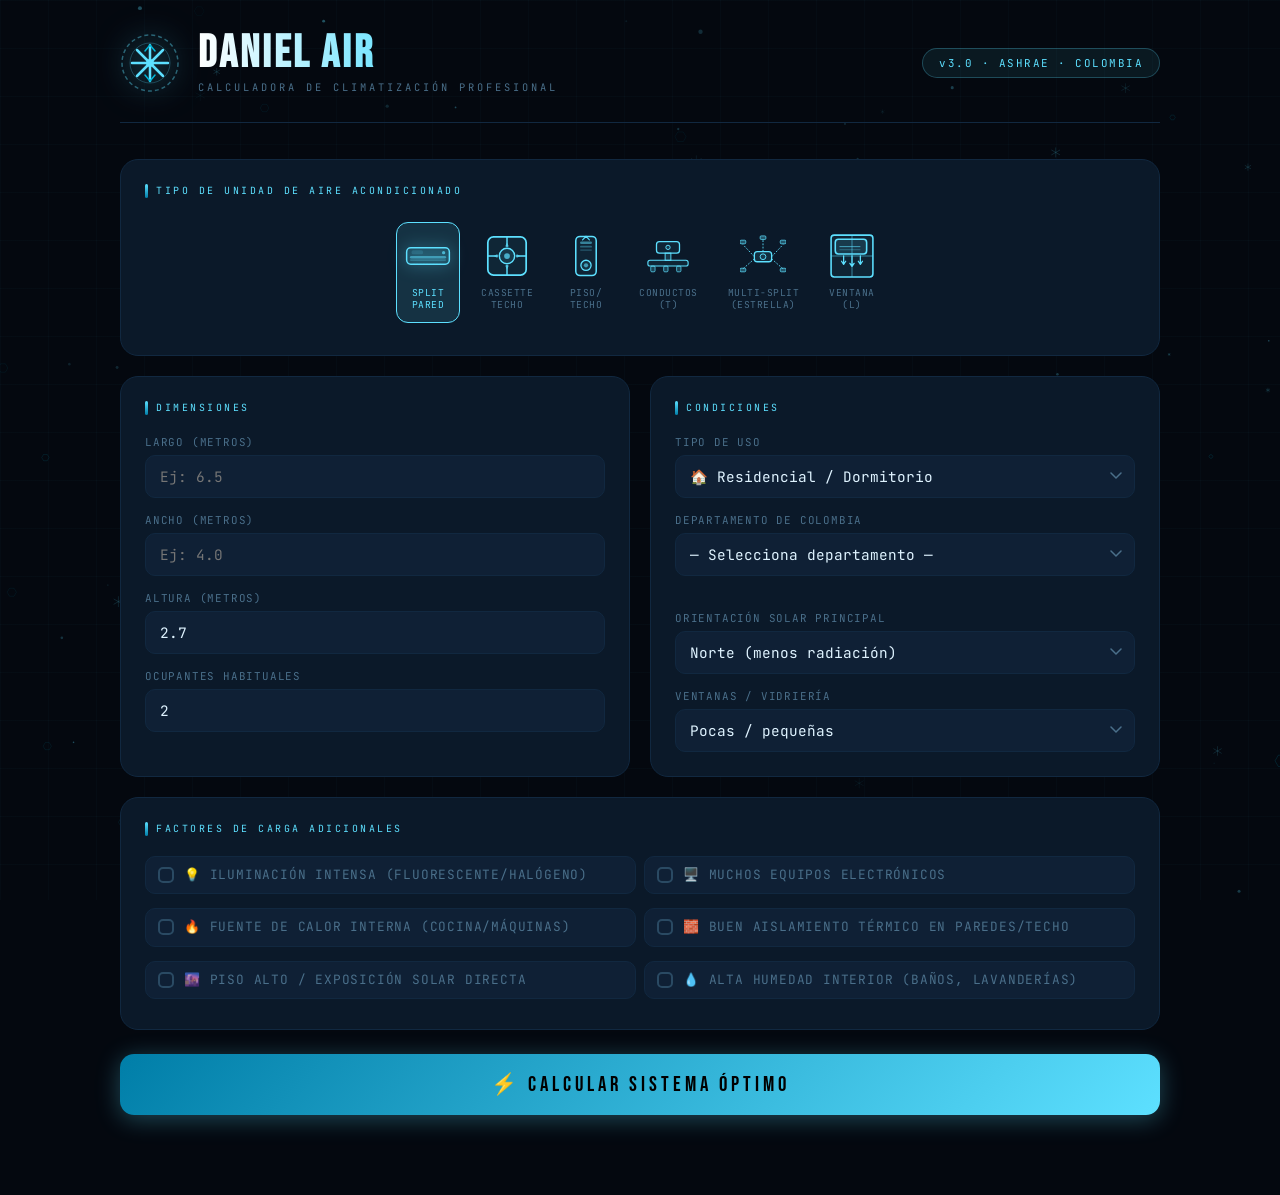
==== commit 04aecac3: "Update Index.html" ====
--- a/Index.html
+++ b/Index.html
@@ -24,7 +24,6 @@
   --muted: #4a6f8a;
   --muted2: #2a4a63;
 }
-
 *{box-sizing:border-box;margin:0;padding:0}
 
 html{scroll-behavior:smooth}
